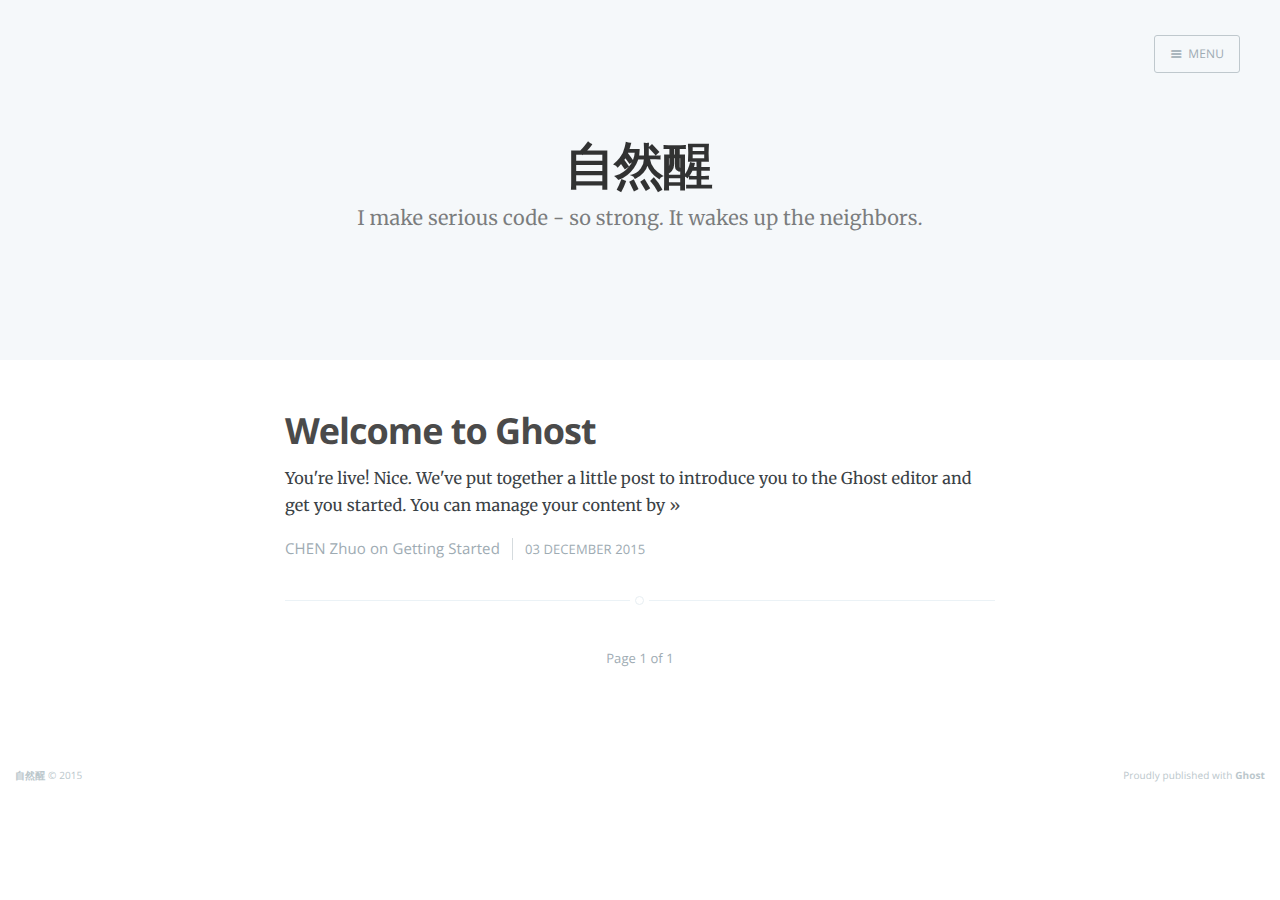
==== index.html @ 9ac10bd6 "Initial commit" ====
<head>
    <meta charset="utf-8">
    <meta http-equiv="X-UA-Compatible" content="IE=edge">

    <title>自然醒</title>
    <meta name="description" content="I make serious code - so strong. It wakes up the neighbors.">

    <meta name="HandheldFriendly" content="True">
    <meta name="viewport" content="width=device-width, initial-scale=1.0">

    <link rel="shortcut icon" href="favicon.ico">

    <link rel="stylesheet" type="text/css" href="assets/css/screen.css?v=06eedc8a4c">
    <link rel="stylesheet" type="text/css" href="http://fonts.googleapis.com/css?family=Merriweather:300,700,700italic,300italic%7COpen+Sans:700,400">

    <link rel="canonical" href="http://localhost:2368/">
    <meta name="referrer" content="origin">
    
    <meta property="og:site_name" content="自然醒">
    <meta property="og:type" content="website">
    <meta property="og:title" content="自然醒">
    <meta property="og:description" content="I make serious code - so strong. It wakes up the neighbors.">
    <meta property="og:url" content="http://localhost:2368/">
    
    <meta name="twitter:card" content="summary">
    <meta name="twitter:title" content="自然醒">
    <meta name="twitter:description" content="I make serious code - so strong. It wakes up the neighbors.">
    <meta name="twitter:url" content="http://localhost:2368/">
    
    <script type="application/ld+json">
{
    "@context": "http://schema.org",
    "@type": "Website",
    "publisher": "自然醒",
    "url": "http://localhost:2368/",
    "description": "I make serious code - so strong. It wakes up the neighbors."
}
    </script>

    <meta name="generator" content="Ghost 0.7">
    <link rel="alternate" type="application/rss+xml" title="自然醒" href="http://localhost:2368/rss/">
</head>
<body class="home-template nav-closed">

    <div class="nav">
    <h3 class="nav-title">Menu</h3>
    <a href="index.html#" class="nav-close">
        <span class="hidden">Close</span>
    </a>
    <ul>
            <li class="nav-home nav-current" role="presentation"><a href="http://localhost:2368/">Home</a></li>
    </ul>
    <a class="subscribe-button icon-feed" href="http://localhost:2368/rss/">Subscribe</a>
</div>
<span class="nav-cover"></span>


    <div class="site-wrapper">

        
<header class="main-header no-cover">
    <nav class="main-nav overlay clearfix">
        
            <a class="menu-button icon-menu" href="index.html#"><span class="word">Menu</span></a>
    </nav>
    <div class="vertical">
        <div class="main-header-content inner">
            <h1 class="page-title">自然醒</h1>
            <h2 class="page-description">I make serious code - so strong. It wakes up the neighbors.</h2>
        </div>
    </div>
    <a class="scroll-down icon-arrow-left" href="index.html#content" data-offset="-45"><span class="hidden">Scroll Down</span></a>
</header>

<main id="content" class="content" role="main">

    <div class="extra-pagination inner">
    <nav class="pagination" role="navigation">
    <span class="page-number">Page 1 of 1</span>
</nav>
</div>

<article class="post tag-getting-started">
    <header class="post-header">
        <h2 class="post-title"><a href="welcome-to-ghost/">Welcome to Ghost</a></h2>
    </header>
    <section class="post-excerpt">
        <p>You're live! Nice. We've put together a little post to introduce you to the Ghost editor and get you started. You can manage your content by <a class="read-more" href="welcome-to-ghost/">»</a></p>
    </section>
    <footer class="post-meta">
        
        <a href="author/chen/">CHEN Zhuo</a>
         on <a href="tag/getting-started/">Getting Started</a>
        <time class="post-date" datetime="2015-12-03">03 December 2015</time>
    </footer>
</article>

<nav class="pagination" role="navigation">
    <span class="page-number">Page 1 of 1</span>
</nav>

</main>


        <footer class="site-footer clearfix">
            <section class="copyright"><a href="http://localhost:2368">自然醒</a> © 2015</section>
            <section class="poweredby">Proudly published with <a href="https://ghost.org">Ghost</a></section>
        </footer>

    </div>

    <script type="text/javascript" src="https://code.jquery.com/jquery-1.11.3.min.js"></script>
    

    <script type="text/javascript" src="assets/js/jquery.fitvids.js?v=06eedc8a4c"></script>
    <script type="text/javascript" src="assets/js/index.js?v=06eedc8a4c"></script>

</body>
---- assets/css/screen.css ----
/* ==========================================================================
   Table of Contents
   ========================================================================== */

/*

    0.  Normalize
    1.  Icons
    2.  General
    3.  Utilities
    4.  General
    5.  Single Post
    6.  Tag Archive
    7.  Read Next
    8.  Third Party Elements
    9.  Pagination
    10.  Footer
    11. Media Queries (Tablet)
    12. Media Queries (Mobile)
    13. Animations

*/

/* ==========================================================================
   0. Normalize.css v2.1.3 | MIT License | git.io/normalize | (minified)
   ========================================================================== */

article, aside, details,
figcaption, figure,
footer, header, hgroup,
main, nav, section,
summary { display: block; }
audio, canvas, video { display: inline-block; }
audio:not([controls]) { display: none; height: 0; }
[hidden], template { display: none; }
html {
   font-family: sans-serif;
   -ms-text-size-adjust: 100%;
   -webkit-text-size-adjust: 100%;
}
body { margin: 0; }
a { background: transparent; }
a:focus { outline: thin dotted; }
a:active, a:hover { outline: 0; }
h1 { font-size: 2em; margin: 0.67em 0; }
abbr[title] { border-bottom: 1px dotted; }
b, strong { font-weight: 700; }
dfn { font-style: italic; }
hr {
   -moz-box-sizing: content-box;
   box-sizing: content-box;
   height: 0;
}
mark { background: #FF0; color: #000; }
code, kbd, pre,
samp { font-family: monospace, serif; font-size: 1em; }
pre { white-space: pre-wrap; }
q { quotes: "\201C" "\201D" "\2018" "\2019"; }
small { font-size: 80%; }
sub, sup {
   font-size: 75%;
   line-height: 0;
   position: relative;
   vertical-align: baseline;
}
sup { top: -0.5em; }
sub { bottom: -0.25em; }
img { border: 0; }
svg:not(:root) { overflow: hidden; }
figure { margin: 0; }
fieldset {
   border: 1px solid #c0c0c0;
   margin: 0 2px;
   padding: 0.35em 0.625em 0.75em;
}
legend { border: 0; padding: 0; }
button, input, select,
textarea { font-family: inherit; font-size: 100%; margin: 0; }
button, input { line-height: normal; }
button, select { text-transform: none; }
button, html input[type="button"],
input[type="reset"], input[type="submit"] {
   -webkit-appearance: button;
   cursor: pointer;
}
button[disabled], html input[disabled] { cursor: default; }
input[type="checkbox"],
input[type="radio"] { box-sizing: border-box; padding: 0; }
input[type="search"] {
   -webkit-appearance: textfield;
   -moz-box-sizing: content-box;
   -webkit-box-sizing: content-box;
   box-sizing: content-box;
}
input[type="search"]::-webkit-search-cancel-button,
input[type="search"]::-webkit-search-decoration { -webkit-appearance: none; }
button::-moz-focus-inner,
input::-moz-focus-inner { border: 0; padding: 0; }
textarea { overflow: auto; vertical-align: top; }
table { border-collapse: collapse; border-spacing: 0; }


/* ==========================================================================
   1. Icons - Sets up the icon font and respective classes
   ========================================================================== */

/* Import the font file with the icons in it */
@font-face {
    font-family: "casper-icons";
    src:url("../fonts/casper-icons.eot?v=1");
    src:url("../fonts/casper-icons.eot?v=1") format("embedded-opentype"),
        url("../fonts/casper-icons.woff?v=1") format("woff"),
        url("../fonts/casper-icons.ttf?v=1") format("truetype"),
        url("../fonts/casper-icons.svg?v=1") format("svg");
    font-weight: normal;
    font-style: normal;
}

/* Apply these base styles to all icons */
[class^="icon-"]:before, [class*=" icon-"]:before {
    font-family: "casper-icons", "Open Sans", sans-serif;
    speak: none;
    font-style: normal;
    font-weight: normal;
    font-variant: normal;
    text-transform: none;
    line-height: 1;
    text-decoration: none !important;
    -webkit-font-smoothing: antialiased;
    -moz-osx-font-smoothing: grayscale;
}

/* Each icon is created by inserting the correct character into the
   content of the :before pseudo element. Like a boss. */
.icon-ghost:before {
    content: "\f600";
}
.icon-feed:before {
    content: "\f601";
}
.icon-twitter:before {
    content: "\f602";
    font-size: 1.1em;
}
.icon-google-plus:before {
    content: "\f603";
}
.icon-facebook:before {
    content: "\f604";
}
.icon-arrow-left:before {
    content: "\f605";
}
.icon-stats:before {
    content: "\f606";
}
.icon-location:before {
    content: "\f607";
    margin-left: -3px; /* Tracking fix */
}
.icon-link:before {
    content: "\f608";
}
.icon-menu:before {
    content: "\f609";
}
/*
    IMPORTANT: When making any changes to the icon font, be sure to increment
    the version number by 1 in the @font-face rule. `?v=1` becomes `?v=2`
    This forces browsers to download the new font file.
*/


/* ==========================================================================
   2. General - Setting up some base styles
   ========================================================================== */

html {
    height: 100%;
    max-height: 100%;
    font-size: 62.5%;
    -webkit-tap-highlight-color: rgba(0, 0, 0, 0);
}

body {
    height: 100%;
    max-height: 100%;
    font-family: "Merriweather", serif;
    letter-spacing: 0.01rem;
    font-size: 1.8rem;
    line-height: 1.75em;
    color: #3A4145;
    -webkit-font-feature-settings: 'kern' 1;
    -moz-font-feature-settings: 'kern' 1;
    -o-font-feature-settings: 'kern' 1;
    text-rendering: geometricPrecision;
}

::-moz-selection {
    background: #D6EDFF;
}

::selection {
    background: #D6EDFF;
}

h1, h2, h3,
h4, h5, h6 {
    -webkit-font-feature-settings: 'dlig' 1, 'liga' 1, 'lnum' 1, 'kern' 1;
    -moz-font-feature-settings: 'dlig' 1, 'liga' 1, 'lnum' 1, 'kern' 1;
    -o-font-feature-settings: 'dlig' 1, 'liga' 1, 'lnum' 1, 'kern' 1;
    color: #2E2E2E;
    line-height: 1.15em;
    margin: 0 0 0.4em 0;
    font-family: "Open Sans", sans-serif;
    text-rendering: geometricPrecision;
}

h1 {
    font-size: 5rem;
    letter-spacing: -2px;
    text-indent: -3px;
}

h2 {
    font-size: 3.6rem;
    letter-spacing: -1px;
}

h3 {
    font-size: 3rem;
}

h4 {
    font-size: 2.5rem;
}

h5 {
    font-size: 2rem;
}

h6 {
    font-size: 2rem;
}

a {
    color: #4A4A4A;
    transition: color 0.3s ease;
}

a:hover {
    color: #111;
}

p, ul, ol, dl {
    -webkit-font-feature-settings: 'liga' 1, 'onum' 1, 'kern' 1;
    -moz-font-feature-settings: 'liga' 1, 'onum' 1, 'kern' 1;
    -o-font-feature-settings: 'liga' 1, 'onum' 1, 'kern' 1;
    margin: 0 0 1.75em 0;
    text-rendering: geometricPrecision;
}

ol, ul {
    padding-left: 3rem;
}

ol ol, ul ul,
ul ol, ol ul {
    margin: 0 0 0.4em 0;
    padding-left: 2em;
}

dl dt {
    float: left;
    width: 180px;
    overflow: hidden;
    clear: left;
    text-align: right;
    text-overflow: ellipsis;
    white-space: nowrap;
    font-weight: 700;
    margin-bottom: 1em;
}

dl dd {
    margin-left: 200px;
    margin-bottom: 1em
}

li {
    margin: 0.4em 0;
}

li li {
    margin: 0;
}

hr {
    display: block;
    height: 1px;
    border: 0;
    border-top: #EFEFEF 1px solid;
    margin: 3.2em 0;
    padding: 0;
}

blockquote {
    -moz-box-sizing: border-box;
    box-sizing: border-box;
    margin: 1.75em 0 1.75em -2.2em;
    padding: 0 0 0 1.75em;
    border-left: #4A4A4A 0.4em solid;
}

blockquote p {
    margin: 0.8em 0;
    font-style: italic;
}

blockquote small {
    display: inline-block;
    margin: 0.8em 0 0.8em 1.5em;
    font-size: 0.9em;
    color: #CCC;
}

blockquote small:before { content: "\2014 \00A0"; }

blockquote cite {
    font-weight: 700;
}

blockquote cite a { font-weight: normal; }

mark {
    background-color: #fdffb6;
}

code, tt {
    padding: 1px 3px;
    font-family: Inconsolata, monospace, sans-serif;
    font-size: 0.85em;
    white-space: pre-wrap;
    border: #E3EDF3 1px solid;
    background: #F7FAFB;
    border-radius: 2px;
}

pre {
    -moz-box-sizing: border-box;
    box-sizing: border-box;
    margin: 0 0 1.75em 0;
    border: #E3EDF3 1px solid;
    width: 100%;
    padding: 10px;
    font-family: Inconsolata, monospace, sans-serif;
    font-size: 0.9em;
    white-space: pre;
    overflow: auto;
    background: #F7FAFB;
    border-radius: 3px;
}

pre code, pre tt {
    font-size: inherit;
    white-space: pre-wrap;
    background: transparent;
    border: none;
    padding: 0;
}

kbd {
    display: inline-block;
    margin-bottom: 0.4em;
    padding: 1px 8px;
    border: #CCC 1px solid;
    color: #666;
    text-shadow: #FFF 0 1px 0;
    font-size: 0.9em;
    font-weight: 700;
    background: #F4F4F4;
    border-radius: 4px;
    box-shadow:
        0 1px 0 rgba(0, 0, 0, 0.2),
        0 1px 0 0 #fff inset;
}

table {
    -moz-box-sizing: border-box;
    box-sizing: border-box;
    margin: 1.75em 0;
    width: 100%;
    max-width: 100%;
    background-color: transparent;
}

table th,
table td {
    padding: 8px;
    line-height: 20px;
    text-align: left;
    vertical-align: top;
    border-top: #EFEFEF 1px solid;
}

table th { color: #000; }

table caption + thead tr:first-child th,
table caption + thead tr:first-child td,
table colgroup + thead tr:first-child th,
table colgroup + thead tr:first-child td,
table thead:first-child tr:first-child th,
table thead:first-child tr:first-child td {
    border-top: 0;
}

table tbody + tbody { border-top: #EFEFEF 2px solid; }

table table table { background-color: #FFF; }

table tbody > tr:nth-child(odd) > td,
table tbody > tr:nth-child(odd) > th {
    background-color: #F6F6F6;
}

table.plain tbody > tr:nth-child(odd) > td,
table.plain tbody > tr:nth-child(odd) > th {
   background: transparent;
}

iframe, .fluid-width-video-wrapper {
    display: block;
    margin: 1.75em 0;
}

/* When a video is inside the fitvids wrapper, drop the
margin on the iframe, cause it breaks stuff. */
.fluid-width-video-wrapper iframe {
    margin: 0;
}


/* ==========================================================================
   3. Utilities - These things get used a lot
   ========================================================================== */

/* Clears shit */
.clearfix:before,
.clearfix:after {
    content: " ";
    display: table;
}
.clearfix:after { clear: both; }
.clearfix { zoom: 1; }

/* Hides shit */
.hidden {
    text-indent: -9999px;
    visibility: hidden;
    display: none;
}

/* Creates a responsive wrapper that makes our content scale nicely */
.inner {
    position: relative;
    width: 80%;
    max-width: 710px;
    margin: 0 auto;
}

/* Centres vertically yo. (IE8+) */
.vertical {
    display: table-cell;
    vertical-align: middle;
}

/* Wraps the main content & footer */
.site-wrapper {
    position: relative;
    z-index: 10;
    min-height: 100%;
    background: #fff;
    -webkit-transition: -webkit-transform 0.5s ease;
            transition: transform 0.5s ease;
}

body.nav-opened .site-wrapper {
    overflow-x: hidden;
    -webkit-transform: translate3D(-240px, 0, 0);
        -ms-transform: translate3D(-240px, 0, 0);
            transform: translate3D(-240px, 0, 0);
    -webkit-transition: -webkit-transform 0.3s ease;
            transition: transform 0.3s ease;
}


/* ==========================================================================
   4. General - The main styles for the the theme
   ========================================================================== */

/* Big cover image on the home page */
.main-header {
    position: relative;
    display: table;
    width: 100%;
    height: 100vh;
    margin-bottom: 5rem;
    text-align: center;
    background: #222 no-repeat center center;
    background-size: cover;
    overflow: hidden;
}

.main-header .inner {
    width: 80%;
}

.main-nav {
    position: relative;
    padding: 35px 40px;
    margin: 0 0 30px 0;
}

.main-nav a {
    text-decoration: none;
    font-family: 'Open Sans', sans-serif;
}

/* Navigation */
body.nav-opened .nav-cover {
    position: fixed;
    top: 0;
    left: 0;
    right: 240px;
    bottom: 0;
    z-index: 200;
}

.nav {
    position: fixed;
    top: 0;
    right: 0;
    bottom: 0;
    z-index: 5;
    width: 240px;
    opacity: 0;
    background: #111;
    margin-bottom: 0;
    text-align: left;
    overflow-y: auto;
    -webkit-transition: -webkit-transform 0.5s ease,
                        opacity 0.3s ease 0.7s;
            transition: transform 0.5s ease,
                        opacity 0.3s ease 0.7s;
}

body.nav-closed .nav {
    -webkit-transform: translate3D(97px, 0, 0);
        -ms-transform: translate3D(97px, 0, 0);
            transform: translate3D(97px, 0, 0);
}

body.nav-opened .nav {
    opacity: 1;
    -webkit-transition: -webkit-transform 0.3s ease,
                        opacity 0s ease 0s;
            transition: transform 0.3s ease,
                        opacity 0s ease 0s;
    -webkit-transform: translate3D(0, 0, 0);
        -ms-transform: translate3D(0, 0, 0);
            transform: translate3D(0, 0, 0);
}

.nav-title {
    position: absolute;
    top: 45px;
    left: 30px;
    font-size: 16px;
    font-weight: 100;
    text-transform: uppercase;
    color: #fff;
}

.nav-close {
    position: absolute;
    top: 38px;
    right: 25px;
    width: 20px;
    height: 20px;
    padding: 0;
    font-size: 10px;
}

.nav-close:focus {
    outline: 0;
}

.nav-close:before,
.nav-close:after {
    content: '';
    position: absolute;
    top: 0;
    width: 20px;
    height: 1px;
    background: rgb(150,150,150);
    top: 15px;
    -webkit-transition: background 0.15s ease;
            transition: background 0.15s ease;
}

.nav-close:before {
    -webkit-transform: rotate(45deg);
        -ms-transform: rotate(45deg);
            transform: rotate(45deg);
}

.nav-close:after {
    -webkit-transform: rotate(-45deg);
        -ms-transform: rotate(-45deg);
            transform: rotate(-45deg);
}

.nav-close:hover:before,
.nav-close:hover:after {
    background: rgb(255,255,255);
}

.nav ul {
    padding: 90px 9% 5%;
    list-style: none;
    counter-reset: item;
}

.nav li:before {
    display: block;
    float: right;
    padding-right: 4%;
    padding-left: 5px;
    text-align: right;
    font-size: 1.2rem;
    vertical-align: bottom;
    color: #B8B8B8;
    content: counter(item, lower-roman);
    counter-increment: item;
}
.nav li {
    margin: 0;
}
.nav li a {
    text-decoration: none;
    line-height: 1.4;
    font-size: 1.4rem;
    display: block;
    padding: 0.6rem 4%;
    overflow: hidden;
    white-space: nowrap;
    text-overflow: ellipsis;
}
.nav li a:after {
    display: inline-block;
    content: " .......................................................";
    color: rgba(255,255,255,0.2);
    margin-left: 5px;
}
.nav .nav-current:before {
    color: #fff;
}
.nav .nav-current a:after {
    content: " ";
    border-bottom: rgba(255,255,255,0.5) 1px solid;
    width: 100%;
    height: 1px;
}

.nav a:link,
.nav a:visited {
    color: #B8B8B8;
}

.nav li.nav-current a,
.nav a:hover,
.nav a:active,
.nav a:focus {
    color: #fff;
}

.subscribe-button {
    -webkit-box-sizing: border-box;
    -moz-box-sizing: border-box;
    box-sizing: border-box;
    display: block;
    position: absolute;
    bottom: 30px;
    left: 30px;
    right: 30px;
    height: 38px;
    padding: 0 20px;
    color: #111 !important; /* Overides `.nav a:link, .nav a:visited` colour */
    text-align: center;
    font-size: 12px;
    font-family: "Open Sans", sans-serif;
    text-transform: uppercase;
    text-decoration: none;
    line-height: 35px;
    border-radius: 3px;
    background: #fff;
    transition: all ease 0.3s;
}
.subscribe-button:before {
    font-size: 9px;
    margin-right: 6px;
}


/* Create a bouncing scroll-down arrow on homepage with cover image */
.scroll-down {
    display: block;
    position: absolute;
    z-index: 100;
    bottom: 45px;
    left: 50%;
    margin-left: -16px;
    width: 34px;
    height: 34px;
    font-size: 34px;
    text-align: center;
    text-decoration: none;
    color: rgba(255,255,255,0.7);
    -webkit-transform: rotate(-90deg);
    -ms-transform: rotate(-90deg);
    transform: rotate(-90deg);
    -webkit-animation: bounce 4s 2s infinite;
    animation: bounce 4s 2s infinite;
}

/* Stop it bouncing and increase contrast when hovered */
.scroll-down:hover {
    color: #fff;
    -webkit-animation: none;
    animation: none;
}

/* Put a semi-opaque radial gradient behind the icon to make it more visible
   on photos which happen to have a light background. */
.home-template .main-header:after {
    display: block;
    content: " ";
    width: 150px;
    height: 130px;
    border-radius: 100%;
    position: absolute;
    bottom: 0;
    left: 50%;
    margin-left: -75px;
    background: radial-gradient(ellipse at center,  rgba(0,0,0,0.15) 0%,rgba(0,0,0,0) 70%,rgba(0,0,0,0) 100%);
}

/* Hide when there's no cover image or on page2+ */
.no-cover .scroll-down,
.no-cover.main-header:after,
.archive-template .scroll-down,
.archive-template .main-header:after {
    display: none
}

/* Appears in the top left corner of your home page */
.blog-logo {
    display: block;
    float: left;
    background: none !important; /* Makes sure there is never a background */
    border: none !important; /* Makes sure there is never a border */
}

.blog-logo img {
    -webkit-box-sizing: border-box;
    -moz-box-sizing: border-box;
    box-sizing: border-box;
    display: block;
    height: 38px;
    padding: 1px 0 5px 0;
    width: auto;
}

.menu-button {
    -webkit-box-sizing: border-box;
    -moz-box-sizing: border-box;
    box-sizing: border-box;
    display: inline-block;
    float: right;
    height: 38px;
    padding: 0 15px;
    border-style: solid;
    border-width: 1px;
    opacity: 1;
    text-align: center;
    font-size: 12px;
    text-transform: uppercase;
    line-height: 35px;
    white-space: nowrap;
    border-radius: 3px;
    transition: all 0.5s ease;
}
.menu-button:before {
    font-size: 12px;
    font-weight: bold;
    margin-right: 6px;
    position: relative;
    top: 1px;
}
.menu-button:hover {
    background: #fff;
}
.menu-button:focus {
    outline: 0;
}

/* When the navigation is closed */
.nav-closed .menu-button {
    color: #fff;
    border-color: rgba(255, 255, 255, 0.6);
}
.nav-closed .menu-button:hover {
    color: #222;
}

/* When the navigation is closed and there is no cover image */
.nav-closed .no-cover .menu-button {
    border-color: #BFC8CD;
    color: #9EABB3;
}
.nav-closed .no-cover .menu-button:hover {
    border-color: #555;
    color: #555;
}

/* When the navigation is opened */
.nav-opened .menu-button {
    padding: 0 12px;
    background: #111;
    border-color: #111;
    color: #fff;
    -webkit-transform: translate3D(94px, 0, 0);
        -ms-transform: translate3D(94px, 0, 0);
            transform: translate3D(94px, 0, 0);
    transition: all 0.3s ease;
}

.nav-opened .menu-button .word {
    opacity: 0;
    transition: all 0.3s ease;
}

/* Special styles when overlaid on an image*/
.main-nav.overlay {
    position: absolute;
    top: 0;
    left: 0;
    right: 0;
    height: 70px;
    border: none;
    background: linear-gradient(to bottom, rgba(0,0,0,0.2) 0%,rgba(0,0,0,0) 100%);
}
.no-cover .main-nav.overlay {
    background: none;
}

/* The details of your blog. Defined in ghost/settings/ */
.page-title {
    margin: 10px 0 10px 0;
    font-size: 5rem;
    letter-spacing: -1px;
    font-weight: 700;
    font-family: "Open Sans", sans-serif;
    color: #fff;
}

.page-description {
    margin: 0;
    font-size: 2rem;
    line-height: 1.5em;
    font-weight: 400;
    font-family: "Merriweather", serif;
    letter-spacing: 0.01rem;
    color: rgba(255,255,255,0.8);
}

.no-cover.main-header {
    min-height: 160px;
    max-height: 40vh;
    background: #f5f8fa;
}

.no-cover .page-title {
    color: rgba(0,0,0,0.8);
}

.no-cover .page-description {
    color: rgba(0,0,0,0.5);
}

/* Add subtle load-in animation for content on the home page */
.home-template .page-title {
    -webkit-animation: fade-in-down 0.6s;
    animation: fade-in-down 0.6s;
    -webkit-animation-delay: 0.2s;
    animation-delay: 0.2s;
}
.home-template .page-description {
    -webkit-animation: fade-in-down 0.9s;
    animation: fade-in-down 0.9s;
    -webkit-animation-delay: 0.1s;
    animation-delay: 0.1s;
}

/* Every post, on every page, gets this style on its <article> tag */
.post {
    position: relative;
    width: 80%;
    max-width: 710px;
    margin: 4rem auto;
    padding-bottom: 4rem;
    border-bottom: #EBF2F6 1px solid;
    word-wrap: break-word;
}

/* Add a little circle in the middle of the border-bottom on our .post
   just for the lolz and stylepoints. */
.post:after {
    display: block;
    content: "";
    width: 7px;
    height: 7px;
    border: #E7EEF2 1px solid;
    position: absolute;
    bottom: -5px;
    left: 50%;
    margin-left: -5px;
    background: #FFF;
    border-radius: 100%;
    box-shadow: #FFF 0 0 0 5px;
}

body:not(.post-template) .post-title {
    font-size: 3.6rem;
}

.post-title a {
    text-decoration: none;
}

.post-excerpt p {
    margin: 0;
    font-size: 0.9em;
    line-height: 1.7em;
}

.read-more {
    text-decoration: none;
}

.post-meta {
    display: block;
    margin: 1.75rem 0 0 0;
    font-family: "Open Sans", sans-serif;
    font-size: 1.5rem;
    line-height: 2.2rem;
    color: #9EABB3;
}

.author-thumb {
    width: 24px;
    height: 24px;
    float: left;
    margin-right: 9px;
    border-radius: 100%;
}

.post-meta a {
    color: #9EABB3;
    text-decoration: none;
}

.post-meta a:hover {
    text-decoration: underline;
}

.user-meta {
    position: relative;
    padding: 0.3rem 40px 0 100px;
    min-height: 77px;
}

.post-date {
    display: inline-block;
    margin-left: 8px;
    padding-left: 12px;
    border-left: #d5dbde 1px solid;
    text-transform: uppercase;
    font-size: 1.3rem;
    white-space: nowrap;
}

.user-image {
    position: absolute;
    top: 0;
    left: 0;
}

.user-name {
    display: block;
    font-weight: 700;
}

.user-bio {
    display: block;
    max-width: 440px;
    font-size: 1.4rem;
    line-height: 1.5em;
}

.publish-meta {
    position: absolute;
    top: 0;
    right: 0;
    padding: 4.3rem 0 4rem 0;
    text-align: right;
}

.publish-heading {
    display: block;
    font-weight: 700;
}

.publish-date {
    display: block;
    font-size: 1.4rem;
    line-height: 1.5em;
}


/* ==========================================================================
   5. Single Post - When you click on an individual post
   ========================================================================== */

.post-template .post-header {
   margin-bottom: 3.4rem;
}

.post-template .post-title {
    margin-bottom: 0;
}

.post-template .post-meta {
    margin: 0;
}

.post-template .post-date {
    padding: 0;
    margin: 0;
    border: none;
}

/* Stop elements, such as img wider than the post content, from
   creating horizontal scroll - slight hack due to imperfections
   with browser width % calculations and rounding */
.post-template .content {
    overflow: hidden;
}

/* Tweak the .post wrapper style */
.post-template .post {
    margin-top: 0;
    border-bottom: none;
    padding-bottom: 0;
}

/* Kill that stylish little circle that was on the border, too */
.post-template .post:after {
    display: none;
}

/* Keep images centered, and allow images wider than the main
   text column to break out. */
.post-content img {
    display: block;
    max-width: 126%;
    height: auto;
    padding: 0.6em 0;
    /* Centers an image by (1) pushing its left edge to the
       center of its container and (2) shifting the entire image
       in the opposite direction by half its own width.
       Works for images that are larger than their containers. */
    position: relative;
    left: 50%;
    -webkit-transform: translateX(-50%); /* for Safari and iOS */
    -ms-transform: translateX(-50%); /* for IE9 */
    transform: translateX(-50%);
}

.footnotes {
    font-style: italic;
    font-size: 1.3rem;
    line-height: 1.6em;
}

.footnotes li {
    margin: 0.6rem 0;
}

.footnotes p {
    margin: 0;
}

.footnotes p a:last-child {
    text-decoration: none;
}


/* The author credit area after the post */
.post-footer {
    position: relative;
    margin: 6rem 0 0 0;
    padding: 6rem 0 0 0;
    border-top: #EBF2F6 1px solid;
}

.post-footer h4 {
    font-size: 1.8rem;
    margin: 0;
}

.post-footer p {
    margin: 1rem 0;
    font-size: 1.4rem;
    line-height: 1.75em;
}

/* list of author links - location / url */
.author-meta {
    padding: 0;
    margin: 0;
    list-style: none;
    font-size: 1.4rem;
    line-height: 1;
    font-style: italic;
    color: #9EABB3;
}

.author-meta a {
    color: #9EABB3;
}
.author-meta a:hover {
    color: #111;
}

/* Create some space to the right for the share links */
.post-footer .author {
    margin-right: 180px;
}

.post-footer h4 a {
    color: #2e2e2e;
    text-decoration: none;
}

.post-footer h4 a:hover {
    text-decoration: underline;
}

/* Drop the share links in the space to the right.
   Doing it like this means it's easier for the author bio
   to be flexible at smaller screen sizes while the share
   links remain at a fixed width the whole time */
.post-footer .share {
    position: absolute;
    top: 6rem;
    right: 0;
    width: 140px;
}

.post-footer .share a {
    font-size: 1.8rem;
    display: inline-block;
    margin: 1rem 1.6rem 1.6rem 0;
    color: #BBC7CC;
    text-decoration: none;
}

.post-footer .share .icon-twitter:hover {
    color: #55acee;
}
.post-footer .share .icon-facebook:hover {
    color: #3b5998;
}
.post-footer .share .icon-google-plus:hover {
    color: #dd4b39;
}


/* ==========================================================================
   6. Author profile
   ========================================================================== */

.post-head.main-header {
    height: 65vh;
    min-height: 180px;
}

.no-cover.post-head.main-header {
    height: 85px;
    min-height: 0;
    margin-bottom: 0;
    background: transparent;
}

.tag-head.main-header {
    height: 40vh;
    min-height: 180px;
}

.author-head.main-header {
    height: 40vh;
    min-height: 180px;
}

.no-cover.author-head.main-header {
    height: 10vh;
    min-height: 100px;
    background: transparent;
}

.author-profile {
    padding: 0 15px 5rem 15px;
    border-bottom: #EBF2F6 1px solid;
    text-align: center;
}

/* Add a little circle in the middle of the border-bottom */
.author-profile:after {
    display: block;
    content: "";
    width: 7px;
    height: 7px;
    border: #E7EEF2 1px solid;
    position: absolute;
    bottom: -5px;
    left: 50%;
    margin-left: -5px;
    background: #FFF;
    border-radius: 100%;
    box-shadow: #FFF 0 0 0 5px;
}

.author-image {
    -webkit-box-sizing: border-box;
    -moz-box-sizing: border-box;
    box-sizing: border-box;
    display: block;
    position: absolute;
    top: -40px;
    left: 50%;
    margin-left: -40px;
    width: 80px;
    height: 80px;
    border-radius: 100%;
    overflow: hidden;
    padding: 6px;
    background: #fff;
    z-index: 2;
    box-shadow: #E7EEF2 0 0 0 1px;
}

.author-image .img {
    position: relative;
    display: block;
    width: 100%;
    height: 100%;
    background-size: cover;
    background-position: center center;
    border-radius: 100%;
}

.author-profile .author-image {
    position: relative;
    left: auto;
    top: auto;
    width: 120px;
    height: 120px;
    padding: 3px;
    margin: -100px auto 0 auto;
    box-shadow: none;
}

.author-title {
    margin: 1.5rem 0 1rem;
}

.author-bio {
    font-size: 1.8rem;
    line-height: 1.5em;
    font-weight: 200;
    color: #50585D;
    letter-spacing: 0;
    text-indent: 0;
}

.author-meta {
    margin: 1.6rem 0;
}
/* Location, website, and link */
.author-profile .author-meta {
    margin: 2rem 0;
    font-family: "Merriweather", serif;
    letter-spacing: 0.01rem;
    font-size: 1.7rem;
}
.author-meta span {
    display: inline-block;
    margin: 0 2rem 1rem 0;
    word-wrap: break-word;
}
.author-meta a {
    text-decoration: none;
}

/* Turn off meta for page2+ to make room for extra
   pagination prev/next links */
.archive-template .author-profile .author-meta {
    display: none;
}


/* ==========================================================================
   7. Read More - Next/Prev Post Links
   ========================================================================== */

.read-next {
    display: -webkit-box;
    display: -webkit-flex;
    display: -ms-flexbox;
    display: flex;
    -webkit-box-align: stretch;
    -webkit-align-items: stretch;
    -ms-flex-align: stretch;
    align-items: stretch;
    margin-top: 10rem;
}

.read-next-story {
    display: -webkit-box;
    display: -webkit-flex;
    display: -ms-flexbox;
    display: flex;
    -webkit-box-flex: 1;
    -webkit-flex-grow: 1;
    -ms-flex-positive: 1;
    flex-grow: 1;
    min-width: 50%;
    text-decoration: none;
    position: relative;
    text-align: center;
    color: #fff;
    background: #222 no-repeat center center;
    background-size: cover;
    overflow: hidden;
}
.read-next-story:hover:before {
    background: rgba(0,0,0,0.8);
    transition: all 0.2s ease;
}
.read-next-story:hover .post:before {
    color: #222;
    background: #fff;
    transition: all 0.2s ease;
}

.read-next-story:before {
    content: "";
    display: block;
    position: absolute;
    top: 0;
    right: 0;
    bottom: 0;
    left: 0;
    background: rgba(0,0,0,0.7);
    transition: all 0.5s ease;
}

.read-next-story .post {
    padding-top: 6rem;
    padding-bottom: 6rem;
}

.read-next-story .post:before {
    content: "Read This Next";
    padding: 4px 10px 5px;
    text-transform: uppercase;
    font-size: 1.1rem;
    font-family: "Open Sans", sans-serif;
    color: rgba(255,255,255,0.8);
    border: rgba(255,255,255,0.5) 1px solid;
    border-radius: 4px;
    transition: all 0.5s ease;
}
.read-next-story.prev .post:before {
    content: "You Might Enjoy";
}

.read-next-story h2 {
    margin-top: 1rem;
    color: #fff;
}

.read-next-story p {
    margin: 0;
    color: rgba(255,255,255,0.8);
}

/* Special styles for posts with no cover images */
.read-next-story.no-cover {
    background: #f5f8fa;
}

.read-next-story.no-cover:before {
    display: none;
}

.read-next-story.no-cover .post:before {
    color: rgba(0,0,0,0.5);
    border-color: rgba(0,0,0,0.2);
}

.read-next-story.no-cover h2 {
    color: rgba(0,0,0,0.8);
}

.read-next-story.no-cover p {
    color: rgba(0,0,0,0.5);
}

/* if there are two posts without covers, put a border between them */
.read-next-story.no-cover + .read-next-story.no-cover {
    border-left: rgba(0,0,100,0.04) 1px solid;
    -webkit-box-sizing: border-box;
    -moz-box-sizing: border-box;
    box-sizing: border-box;
}

/* Correctly position site-footer when next to the .read-next container */
.read-next + .site-footer {
    position: absolute;
    bottom: 0;
    left: 0;
    right: 0;
    margin: 0;
}

/* ==========================================================================
   8. Third Party Elements - Embeds from other services
   ========================================================================== */

/* Github */
.gist table {
    margin: 0;
    font-size: 1.4rem;
}
.gist td {
    line-height: 1.4;
}
.gist .line-number {
    min-width: 25px;
}

/* Pastebin */
.content .embedPastebin {
    margin-bottom: 1.75em;
}


/* ==========================================================================
   9. Pagination - Tools to let you flick between pages
   ========================================================================== */

/* The main wrapper for our pagination links */
.pagination {
    position: relative;
    width: 80%;
    max-width: 710px;
    margin: 4rem auto;
    font-family: "Open Sans", sans-serif;
    font-size: 1.3rem;
    color: #9EABB3;
    text-align: center;
}

.pagination a {
    color: #9EABB3;
    transition: all 0.2s ease;
}

/* Push the previous/next links out to the left/right */
.older-posts,
.newer-posts {
    position: absolute;
    display: inline-block;
    padding: 0 15px;
    border: #bfc8cd 1px solid;
    text-decoration: none;
    border-radius: 4px;
    transition: border 0.3s ease;
}

.older-posts {
    right: 0;
}

.page-number {
    display: inline-block;
    padding: 2px 0;
    min-width: 100px;
}

.newer-posts {
    left: 0;
}

.older-posts:hover,
.newer-posts:hover {
    color: #889093;
    border-color: #98a0a4;
}

.extra-pagination {
    display: none;
    border-bottom: #EBF2F6 1px solid;
}
.extra-pagination:after {
    display: block;
    content: "";
    width: 7px;
    height: 7px;
    border: #E7EEF2 1px solid;
    position: absolute;
    bottom: -5px;
    left: 50%;
    margin-left: -5px;
    background: #FFF;
    border-radius: 100%;
    box-shadow: #FFF 0 0 0 5px;
}
.extra-pagination .pagination {
    width: auto;
}

/* On page2+ make all the headers smaller */
.archive-template .main-header {
    max-height: 30vh;
}

/* On page2+ show extra pagination controls at the top of post list */
.archive-template .extra-pagination {
    display: block;
}


/* ==========================================================================
   10. Footer - The bottom of every page
   ========================================================================== */

.site-footer {
    position: relative;
    margin: 8rem 0 0 0;
    padding: 1rem 15px;
    font-family: "Open Sans", sans-serif;
    font-size: 1rem;
    line-height: 1.75em;
    color: #BBC7CC;
}

.site-footer a {
    color: #BBC7CC;
    text-decoration: none;
    font-weight: bold;
}

.site-footer a:hover {
    border-bottom: #bbc7cc 1px solid;
}

.poweredby {
    display: block;
    width: 45%;
    float: right;
    text-align: right;
}

.copyright {
    display: block;
    width: 45%;
    float: left;
}


/* ==========================================================================
   11. Media Queries - Smaller than 900px
   ========================================================================== */

@media only screen and (max-width: 900px) {

    blockquote {
        margin-left: 0;
    }

    .main-header {
        -webkit-box-sizing: border-box;
        -moz-box-sizing: border-box;
        box-sizing: border-box;
        height: auto;
        min-height: 240px;
        height: 60vh;
        padding: 15% 0;
    }

    .scroll-down,
    .home-template .main-header:after { display: none; }

    .archive-template .main-header {
        min-height: 180px;
        padding: 10% 0;
    }

    .blog-logo img {
        padding: 4px 0;
    }

    .page-title {
        font-size: 4rem;
        letter-spacing: -1px;
    }

    .page-description {
        font-size: 1.8rem;
        line-height: 1.5em;
    }

    .post {
        font-size: 0.95em
    }

    body:not(.post-template) .post-title {
        font-size: 3.2rem;
    }

    hr {
        margin: 2.4em 0;
    }

    ol, ul {
        padding-left: 2em;
    }

    h1 {
        font-size: 4.5rem;
        text-indent: -2px;
    }

    h2 {
        font-size: 3.6rem;
    }

    h3 {
        font-size: 3.1rem;
    }

    h4 {
        font-size: 2.5rem;
    }

    h5 {
        font-size: 2.2rem;
    }

    h6 {
        font-size: 1.8rem;
    }

    .author-profile {
        padding-bottom: 4rem;
    }

    .author-profile .author-bio {
        font-size: 1.6rem;
    }

    .author-meta span {
        display: block;
        margin: 1.5rem 0;
    }
    .author-profile .author-meta span {
        font-size: 1.6rem;
    }

    .post-head.main-header {
        height:45vh;
    }

    .tag-head.main-header,
    .author-head.main-header {
        height: 30vh;
    }

    .no-cover.post-head.main-header {
        height: 55px;
        padding: 0;
    }

    .no-cover.author-head.main-header {
        padding: 0;
    }

    .read-next {
        -webkit-box-orient: vertical;
        -webkit-box-direction: normal;
        -webkit-flex-direction: column;
        -ms-flex-direction: column;
        flex-direction: column;
        margin-top: 4rem;
    }

    .read-next p {
        display: none;
    }

    .read-next-story.no-cover + .read-next-story.no-cover {
        border-top: rgba(0,0,100,0.06) 1px solid;
        border-left: none;
    }

}


/* ==========================================================================
   12. Media Queries - Smaller than 500px
   ========================================================================== */

@media only screen and (max-width: 500px) {

    .main-header {
        margin-bottom: 15px;
        height: 40vh;
    }

    .no-cover.main-header {
        height: 30vh;
    }

    .archive-template .main-header {
        max-height: 20vh;
        min-height: 160px;
        padding: 10% 0;
    }

    .main-nav {
        padding: 5px;
        margin-bottom: 2rem;
    }

    .blog-logo {
        padding: 5px;
    }

    .blog-logo img {
        height: 30px;
    }

    .menu-button {
        padding: 0 5px;
        border-radius: 0;
        border-width: 0;
        color: #2e2e2e;
        background: transparent;
    }
    .menu-button:hover {
        color: #2e2e2e;
        border-color: transparent;
        background: none;
    }
    body.nav-opened .menu-button {
        background: none;
        border: transparent;
    }

    .main-nav.overlay a:hover {
        color: #fff;
        border-color: transparent;
        background: transparent;
    }

    .no-cover .main-nav.overlay {
        background: none;
    }
    .no-cover .main-nav.overlay .menu-button {
        border: none;
    }

    .main-nav.overlay .menu-button {
        border-color: transparent;
    }

    .nav-title {
        top: 25px;

    }

    .nav-close {
        position: absolute;
        top: 18px;
    }

    .nav ul {
        padding: 60px 9% 5%;
    }

    .inner,
    .pagination {
        width: auto;
        margin: 2rem auto;
    }

    .post {
        width: auto;
        margin-top: 2rem;
        margin-bottom: 2rem;
        margin-left: 16px;
        margin-right: 16px;
        padding-bottom: 2rem;
        line-height: 1.65em;
    }

    .post-date {
        display: none;
    }

    .post-template .post-header {
        margin-bottom: 2rem;
    }

    .post-template .post-date {
        display: inline-block;
    }

    hr {
        margin: 1.75em 0;
    }

    p, ul, ol, dl {
        font-size: 0.95em;
        margin: 0 0 2.5rem 0;
    }

    .page-title {
        font-size: 3rem;
    }

    .post-excerpt p {
        font-size: 0.85em;
    }

    .page-description {
        font-size: 1.6rem;
    }

    h1, h2, h3,
    h4, h5, h6 {
        margin: 0 0 0.3em 0;
    }

    h1 {
        font-size: 2.8rem;
        letter-spacing: -1px;
    }

    h2 {
        font-size: 2.4rem;
        letter-spacing: 0;
    }

    h3 {
        font-size: 2.1rem;
    }

    h4 {
        font-size: 1.9rem;
    }

    h5 {
        font-size: 1.8rem;
    }

    h6 {
        font-size: 1.8rem;
    }

    body:not(.post-template) .post-title {
        font-size: 2.5rem;
    }

    .post-template .site-footer {
        margin-top: 0;
    }

    .post-content img {
        padding: 0;
        width: calc(100% + 32px); /* expand with to image + margins */
        min-width: 0;
        max-width: 112%; /* fallback when calc doesn't work */
    }

    .post-meta {
        font-size: 1.3rem;
        margin-top: 1rem;
    }

    .post-footer {
        padding: 5rem 0 3rem 0;
        text-align: center;
    }

    .post-footer .author {
        margin: 0 0 2rem 0;
        padding: 0 0 1.6rem 0;
        border-bottom: #EBF2F6 1px dashed;
    }

    .post-footer .share {
        position: static;
        width: auto;
    }

    .post-footer .share a {
        margin: 1.4rem 0.8rem 0 0.8rem;
    }

    .author-meta li {
        float: none;
        margin: 0;
        line-height: 1.75em;
    }

    .author-meta li:before {
        display: none;
    }

    .older-posts,
    .newer-posts {
        position: static;
        margin: 10px 0;
    }

    .page-number {
        display: block;
    }

    .site-footer {
        margin-top: 3rem;
    }

    .author-profile {
        padding-bottom: 2rem;
    }

    .post-head.main-header {
        height: 30vh;
    }

    .tag-head.main-header,
    .author-head.main-header {
        height: 20vh;
    }

    .author-profile .author-image {
        margin-top: -70px;
    }

    .author-profile .author-meta span {
        font-size: 1.4rem;
    }

    .archive-template .main-header .page-description {
        display: none;
    }

    .read-next {
        margin-top: 2rem;
        margin-bottom: -37px;
    }

    .read-next .post {
        width: 100%;
    }

}


/* ==========================================================================
   13. Animations
   ========================================================================== */

/* Used to fade in title/desc on the home page */
@-webkit-keyframes fade-in-down {
    0% {
        opacity: 0;
        -webkit-transform: translateY(-10px);
        transform: translateY(-10px);
    }
    100% {
        opacity: 1;
        -webkit-transform: translateY(0);
        transform: translateY(0);
    }
}
@keyframes fade-in-down {
    0% {
        opacity: 0;
        -webkit-transform: translateY(-10px);
        transform: translateY(-10px);
    }
    100% {
        opacity: 1;
        -webkit-transform: translateY(0);
        transform: translateY(0);
    }
}

/* Used to bounce .scroll-down on home page */
@-webkit-keyframes bounce {
    0%, 10%, 25%, 40%, 50% {
        -webkit-transform: translateY(0) rotate(-90deg);
                transform: translateY(0) rotate(-90deg);
    }
    20% {
        -webkit-transform: translateY(-10px) rotate(-90deg);
                transform: translateY(-10px) rotate(-90deg);
    }
    30% {
        -webkit-transform: translateY(-5px) rotate(-90deg);
                transform: translateY(-5px) rotate(-90deg);
    }
}
@keyframes bounce {
    0%, 20%, 50%, 80%, 100% {
        -webkit-transform: translateY(0) rotate(-90deg);
                transform: translateY(0) rotate(-90deg);
    }
    40% {
        -webkit-transform: translateY(-10px) rotate(-90deg);
                transform: translateY(-10px) rotate(-90deg);
    }
    60% {
        -webkit-transform: translateY(-5px) rotate(-90deg);
                transform: translateY(-5px) rotate(-90deg);
    }
}


/* ==========================================================================
   End of file. Animations should be the last thing here. Do not add stuff
   below this point, or it will probably fuck everything up.
   ========================================================================== */
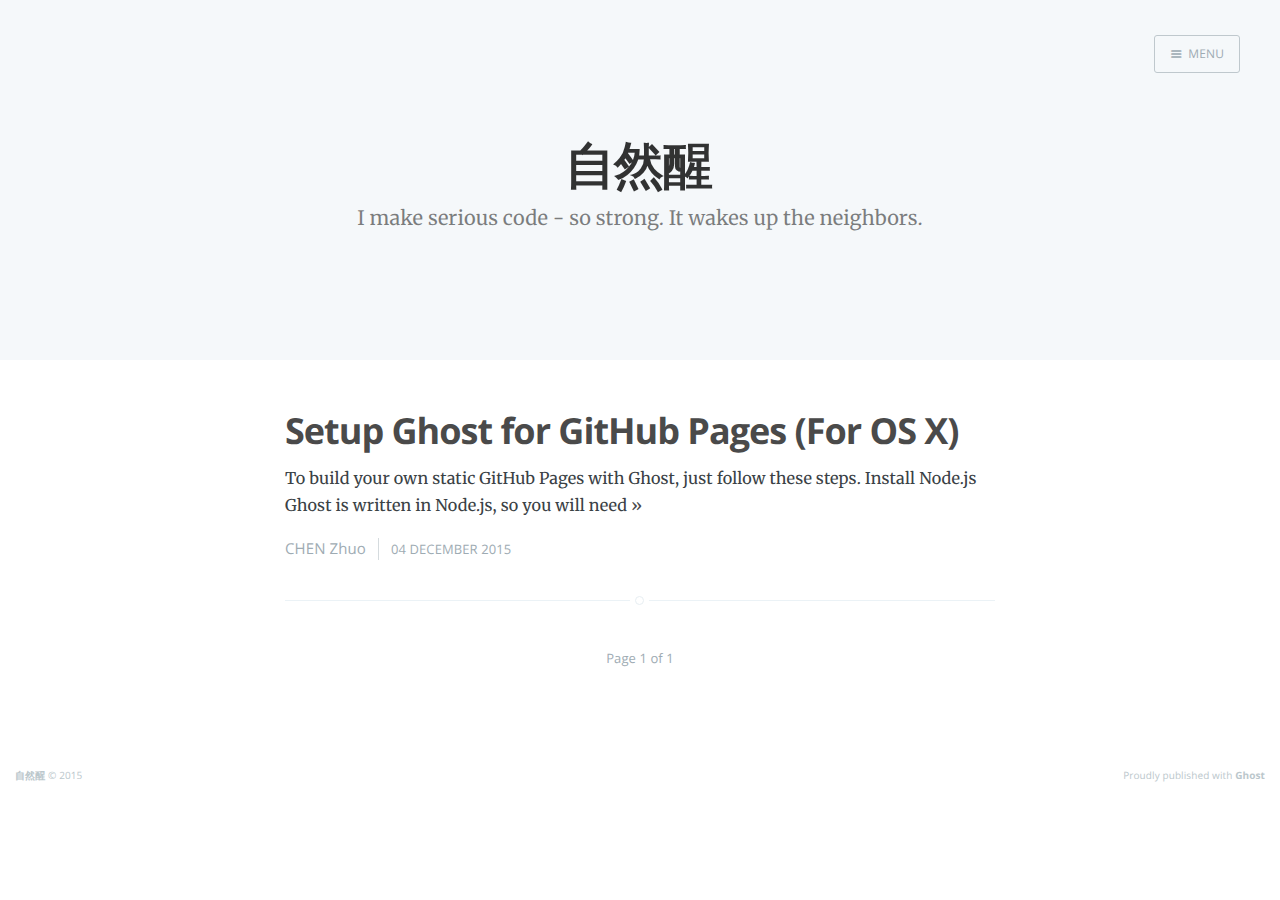
==== commit 8a1ee6ae: "Blog update at 2015-12-04 09:03:10" ====
--- a/index.html
+++ b/index.html
@@ -11,10 +11,10 @@
 
     <link rel="shortcut icon" href="favicon.ico">
 
-    <link rel="stylesheet" type="text/css" href="assets/css/screen.css?v=06eedc8a4c">
+    <link rel="stylesheet" type="text/css" href="assets/css/screen.css?v=9890987e89">
     <link rel="stylesheet" type="text/css" href="http://fonts.googleapis.com/css?family=Merriweather:300,700,700italic,300italic%7COpen+Sans:700,400">
 
-    <link rel="canonical" href="http://localhost:2368/">
+    <link rel="canonical" href="index.html">
     <meta name="referrer" content="origin">
     
     <meta property="og:site_name" content="自然醒">
@@ -39,7 +39,7 @@
     </script>
 
     <meta name="generator" content="Ghost 0.7">
-    <link rel="alternate" type="application/rss+xml" title="自然醒" href="http://localhost:2368/rss/">
+    <link rel="alternate" type="application/rss+xml" title="自然醒" href="rss/index.html">
 </head>
 <body class="home-template nav-closed">
 
@@ -49,9 +49,9 @@
         <span class="hidden">Close</span>
     </a>
     <ul>
-            <li class="nav-home nav-current" role="presentation"><a href="http://localhost:2368/">Home</a></li>
+            <li class="nav-home nav-current" role="presentation"><a href="index.html">Home</a></li>
     </ul>
-    <a class="subscribe-button icon-feed" href="http://localhost:2368/rss/">Subscribe</a>
+    <a class="subscribe-button icon-feed" href="rss/index.rss">Subscribe</a>
 </div>
 <span class="nav-cover"></span>
 
@@ -81,18 +81,18 @@
 </nav>
 </div>
 
-<article class="post tag-getting-started">
+<article class="post">
     <header class="post-header">
-        <h2 class="post-title"><a href="welcome-to-ghost/">Welcome to Ghost</a></h2>
+        <h2 class="post-title"><a href="setup-ghost-for-github-pages/">Setup Ghost for GitHub Pages (For OS X)</a></h2>
     </header>
     <section class="post-excerpt">
-        <p>You're live! Nice. We've put together a little post to introduce you to the Ghost editor and get you started. You can manage your content by <a class="read-more" href="welcome-to-ghost/">»</a></p>
+        <p>To build your own static GitHub Pages with Ghost, just follow these steps. Install Node.js Ghost is written in Node.js, so you will need <a class="read-more" href="setup-ghost-for-github-pages/">»</a></p>
     </section>
     <footer class="post-meta">
         
         <a href="author/chen/">CHEN Zhuo</a>
-         on <a href="tag/getting-started/">Getting Started</a>
-        <time class="post-date" datetime="2015-12-03">03 December 2015</time>
+        
+        <time class="post-date" datetime="2015-12-04">04 December 2015</time>
     </footer>
 </article>
 
@@ -104,7 +104,7 @@
 
 
         <footer class="site-footer clearfix">
-            <section class="copyright"><a href="http://localhost:2368">自然醒</a> © 2015</section>
+            <section class="copyright"><a href="index.html">自然醒</a> © 2015</section>
             <section class="poweredby">Proudly published with <a href="https://ghost.org">Ghost</a></section>
         </footer>
 
@@ -113,7 +113,7 @@
     <script type="text/javascript" src="https://code.jquery.com/jquery-1.11.3.min.js"></script>
     
 
-    <script type="text/javascript" src="assets/js/jquery.fitvids.js?v=06eedc8a4c"></script>
-    <script type="text/javascript" src="assets/js/index.js?v=06eedc8a4c"></script>
+    <script type="text/javascript" src="assets/js/jquery.fitvids.js?v=9890987e89"></script>
+    <script type="text/javascript" src="assets/js/index.js?v=9890987e89"></script>
 
 </body>
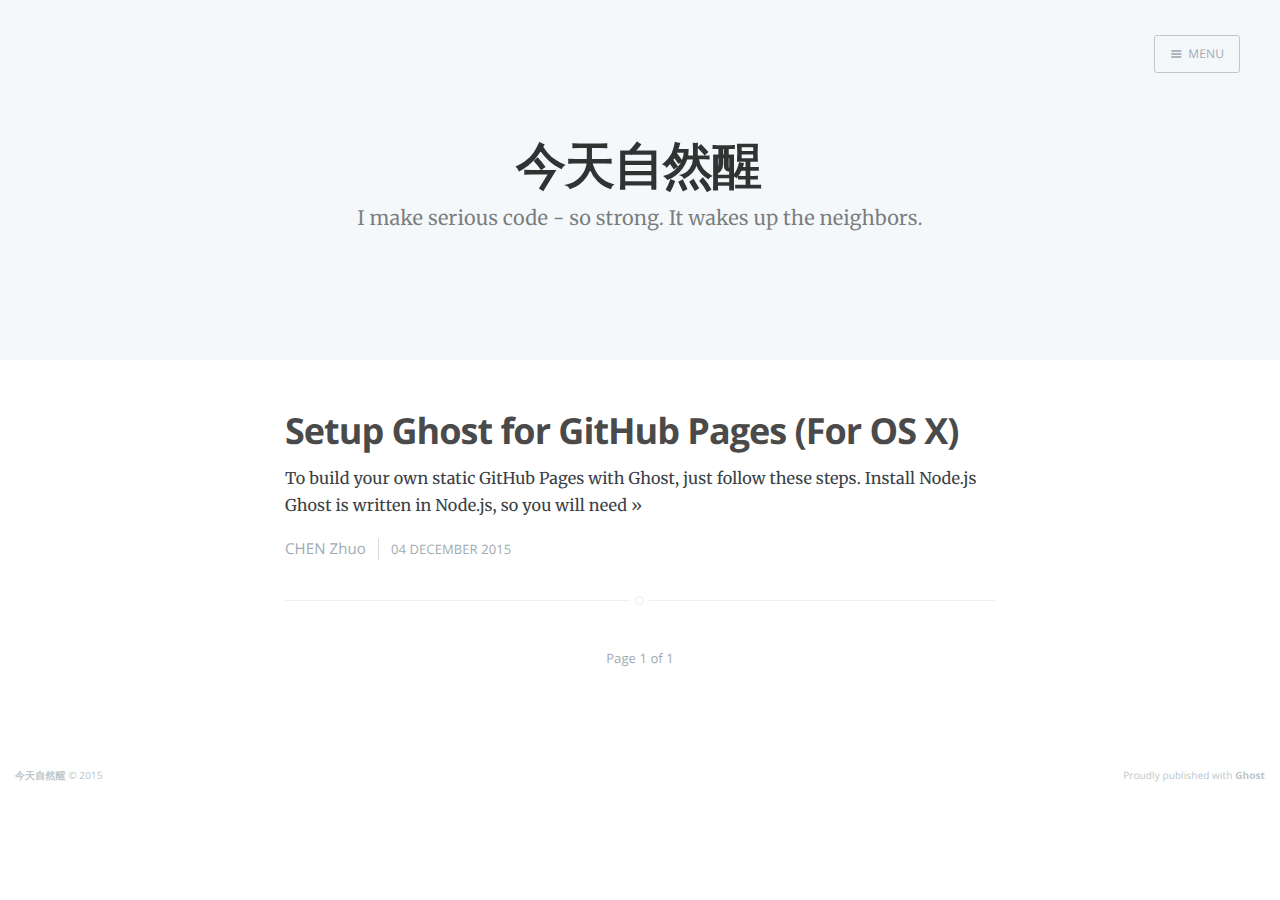
==== commit 94d9550c: "Blog update at 2015-12-04 09:11:05" ====
--- a/index.html
+++ b/index.html
@@ -3,7 +3,7 @@
     <meta charset="utf-8">
     <meta http-equiv="X-UA-Compatible" content="IE=edge">
 
-    <title>自然醒</title>
+    <title>今天自然醒</title>
     <meta name="description" content="I make serious code - so strong. It wakes up the neighbors.">
 
     <meta name="HandheldFriendly" content="True">
@@ -17,14 +17,14 @@
     <link rel="canonical" href="index.html">
     <meta name="referrer" content="origin">
     
-    <meta property="og:site_name" content="自然醒">
+    <meta property="og:site_name" content="今天自然醒">
     <meta property="og:type" content="website">
-    <meta property="og:title" content="自然醒">
+    <meta property="og:title" content="今天自然醒">
     <meta property="og:description" content="I make serious code - so strong. It wakes up the neighbors.">
     <meta property="og:url" content="http://localhost:2368/">
     
     <meta name="twitter:card" content="summary">
-    <meta name="twitter:title" content="自然醒">
+    <meta name="twitter:title" content="今天自然醒">
     <meta name="twitter:description" content="I make serious code - so strong. It wakes up the neighbors.">
     <meta name="twitter:url" content="http://localhost:2368/">
     
@@ -32,14 +32,14 @@
 {
     "@context": "http://schema.org",
     "@type": "Website",
-    "publisher": "自然醒",
+    "publisher": "今天自然醒",
     "url": "http://localhost:2368/",
     "description": "I make serious code - so strong. It wakes up the neighbors."
 }
     </script>
 
     <meta name="generator" content="Ghost 0.7">
-    <link rel="alternate" type="application/rss+xml" title="自然醒" href="rss/index.html">
+    <link rel="alternate" type="application/rss+xml" title="今天自然醒" href="rss/index.html">
 </head>
 <body class="home-template nav-closed">
 
@@ -66,7 +66,7 @@
     </nav>
     <div class="vertical">
         <div class="main-header-content inner">
-            <h1 class="page-title">自然醒</h1>
+            <h1 class="page-title">今天自然醒</h1>
             <h2 class="page-description">I make serious code - so strong. It wakes up the neighbors.</h2>
         </div>
     </div>
@@ -104,7 +104,7 @@
 
 
         <footer class="site-footer clearfix">
-            <section class="copyright"><a href="index.html">自然醒</a> © 2015</section>
+            <section class="copyright"><a href="index.html">今天自然醒</a> © 2015</section>
             <section class="poweredby">Proudly published with <a href="https://ghost.org">Ghost</a></section>
         </footer>
 
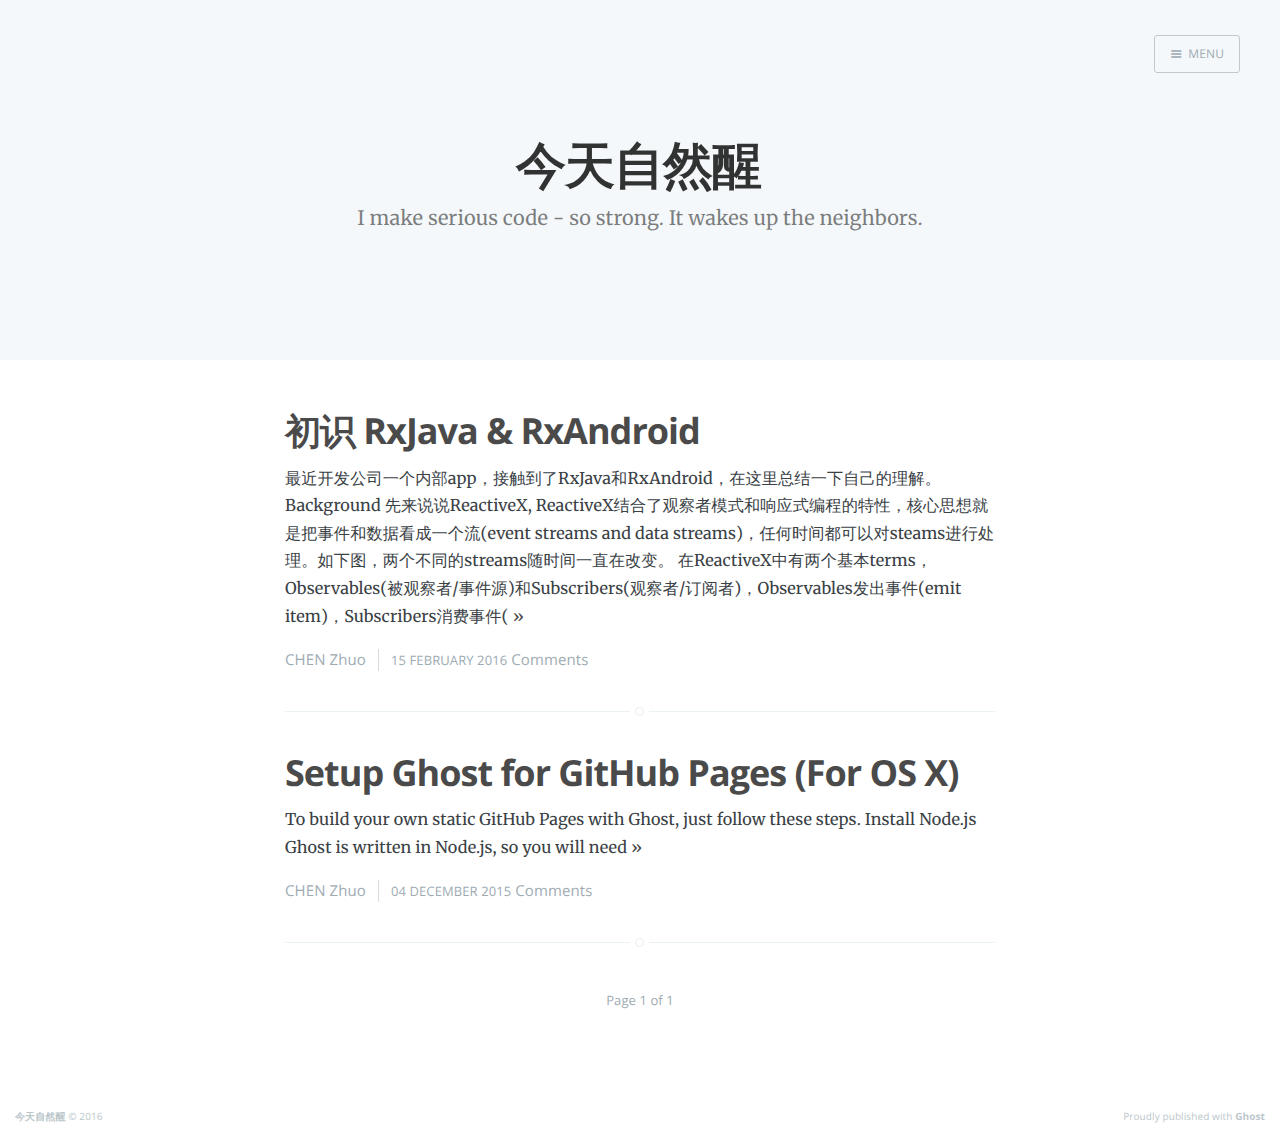
==== commit 83dc051d: "Blog update at 2016-02-15 11:30:13" ====
--- a/index.html
+++ b/index.html
@@ -11,7 +11,7 @@
 
     <link rel="shortcut icon" href="favicon.ico">
 
-    <link rel="stylesheet" type="text/css" href="assets/css/screen.css?v=9890987e89">
+    <link rel="stylesheet" type="text/css" href="assets/css/screen.css?v=882167e60a">
     <link rel="stylesheet" type="text/css" href="http://fonts.googleapis.com/css?family=Merriweather:300,700,700italic,300italic%7COpen+Sans:700,400">
 
     <link rel="canonical" href="index.html">
@@ -83,6 +83,21 @@
 
 <article class="post">
     <header class="post-header">
+        <h2 class="post-title"><a href="chu-shi-rxjava-rxandroid/">初识 RxJava &amp; RxAndroid</a></h2>
+    </header>
+    <section class="post-excerpt">
+        <p>最近开发公司一个内部app，接触到了RxJava和RxAndroid，在这里总结一下自己的理解。 Background 先来说说ReactiveX, ReactiveX结合了观察者模式和响应式编程的特性，核心思想就是把事件和数据看成一个流(event streams and data streams)，任何时间都可以对steams进行处理。如下图，两个不同的streams随时间一直在改变。 在ReactiveX中有两个基本terms，Observables(被观察者/事件源)和Subscribers(观察者/订阅者)，Observables发出事件(emit item)，Subscribers消费事件( <a class="read-more" href="chu-shi-rxjava-rxandroid/">»</a></p>
+    </section>
+    <footer class="post-meta">
+        
+        <a href="author/chen/">CHEN Zhuo</a>
+        
+        <time class="post-date" datetime="2016-02-15">15 February 2016</time>
+        <a href="chu-shi-rxjava-rxandroid/index.html#disqus_thread">Comments</a>
+    </footer>
+</article>
+<article class="post">
+    <header class="post-header">
         <h2 class="post-title"><a href="setup-ghost-for-github-pages/">Setup Ghost for GitHub Pages (For OS X)</a></h2>
     </header>
     <section class="post-excerpt">
@@ -93,6 +108,7 @@
         <a href="author/chen/">CHEN Zhuo</a>
         
         <time class="post-date" datetime="2015-12-04">04 December 2015</time>
+        <a href="setup-ghost-for-github-pages/index.html#disqus_thread">Comments</a>
     </footer>
 </article>
 
@@ -104,7 +120,7 @@
 
 
         <footer class="site-footer clearfix">
-            <section class="copyright"><a href="index.html">今天自然醒</a> © 2015</section>
+            <section class="copyright"><a href="index.html">今天自然醒</a> © 2016</section>
             <section class="poweredby">Proudly published with <a href="https://ghost.org">Ghost</a></section>
         </footer>
 
@@ -113,7 +129,7 @@
     <script type="text/javascript" src="https://code.jquery.com/jquery-1.11.3.min.js"></script>
     
 
-    <script type="text/javascript" src="assets/js/jquery.fitvids.js?v=9890987e89"></script>
-    <script type="text/javascript" src="assets/js/index.js?v=9890987e89"></script>
-
+    <script type="text/javascript" src="assets/js/jquery.fitvids.js?v=882167e60a"></script>
+    <script type="text/javascript" src="assets/js/index.js?v=882167e60a"></script>
+    <script id="dsq-count-scr" src="http://derekcz.disqus.com/count.js" async></script>
 </body>
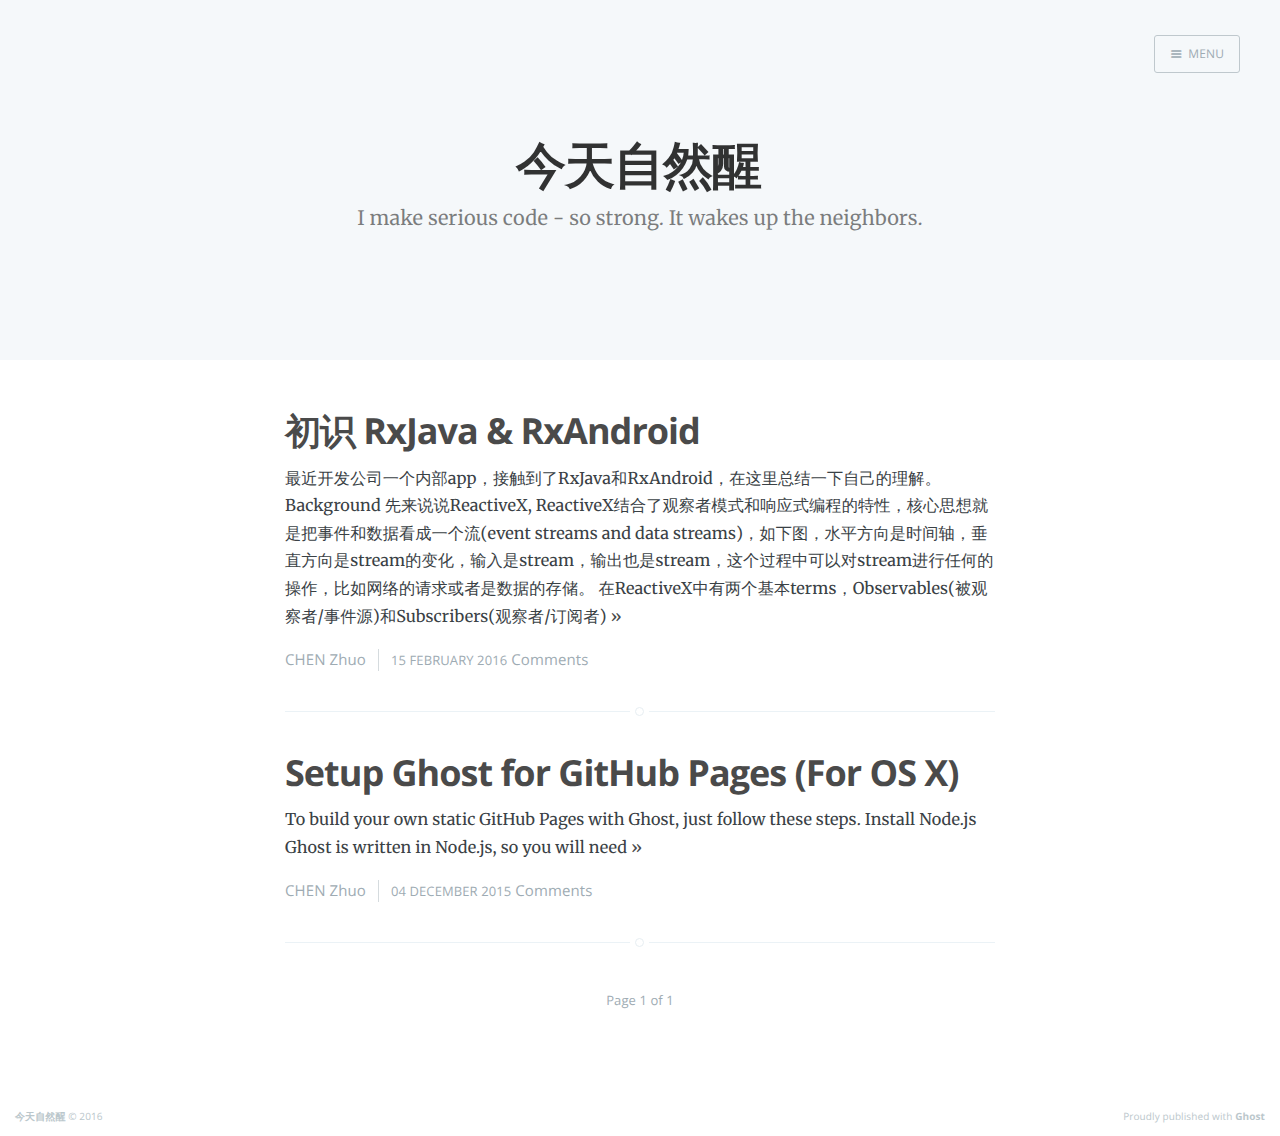
==== commit 9d52cc11: "Blog update at 2016-02-19 02:46:46" ====
--- a/index.html
+++ b/index.html
@@ -11,7 +11,7 @@
 
     <link rel="shortcut icon" href="favicon.ico">
 
-    <link rel="stylesheet" type="text/css" href="assets/css/screen.css?v=882167e60a">
+    <link rel="stylesheet" type="text/css" href="assets/css/screen.css?v=4d8b1dfa1e">
     <link rel="stylesheet" type="text/css" href="http://fonts.googleapis.com/css?family=Merriweather:300,700,700italic,300italic%7COpen+Sans:700,400">
 
     <link rel="canonical" href="index.html">
@@ -83,17 +83,17 @@
 
 <article class="post">
     <header class="post-header">
-        <h2 class="post-title"><a href="chu-shi-rxjava-rxandroid/">初识 RxJava &amp; RxAndroid</a></h2>
+        <h2 class="post-title"><a href="fisrt-see-rxjava-rxandroid/">初识 RxJava &amp; RxAndroid</a></h2>
     </header>
     <section class="post-excerpt">
-        <p>最近开发公司一个内部app，接触到了RxJava和RxAndroid，在这里总结一下自己的理解。 Background 先来说说ReactiveX, ReactiveX结合了观察者模式和响应式编程的特性，核心思想就是把事件和数据看成一个流(event streams and data streams)，任何时间都可以对steams进行处理。如下图，两个不同的streams随时间一直在改变。 在ReactiveX中有两个基本terms，Observables(被观察者/事件源)和Subscribers(观察者/订阅者)，Observables发出事件(emit item)，Subscribers消费事件( <a class="read-more" href="chu-shi-rxjava-rxandroid/">»</a></p>
+        <p>最近开发公司一个内部app，接触到了RxJava和RxAndroid，在这里总结一下自己的理解。 Background 先来说说ReactiveX, ReactiveX结合了观察者模式和响应式编程的特性，核心思想就是把事件和数据看成一个流(event streams and data streams)，如下图，水平方向是时间轴，垂直方向是stream的变化，输入是stream，输出也是stream，这个过程中可以对stream进行任何的操作，比如网络的请求或者是数据的存储。 在ReactiveX中有两个基本terms，Observables(被观察者/事件源)和Subscribers(观察者/订阅者) <a class="read-more" href="fisrt-see-rxjava-rxandroid/">»</a></p>
     </section>
     <footer class="post-meta">
         
         <a href="author/chen/">CHEN Zhuo</a>
         
         <time class="post-date" datetime="2016-02-15">15 February 2016</time>
-        <a href="chu-shi-rxjava-rxandroid/index.html#disqus_thread">Comments</a>
+        <a href="fisrt-see-rxjava-rxandroid/index.html#disqus_thread">Comments</a>
     </footer>
 </article>
 <article class="post">
@@ -129,7 +129,7 @@
     <script type="text/javascript" src="https://code.jquery.com/jquery-1.11.3.min.js"></script>
     
 
-    <script type="text/javascript" src="assets/js/jquery.fitvids.js?v=882167e60a"></script>
-    <script type="text/javascript" src="assets/js/index.js?v=882167e60a"></script>
+    <script type="text/javascript" src="assets/js/jquery.fitvids.js?v=4d8b1dfa1e"></script>
+    <script type="text/javascript" src="assets/js/index.js?v=4d8b1dfa1e"></script>
     <script id="dsq-count-scr" src="http://derekcz.disqus.com/count.js" async></script>
 </body>
